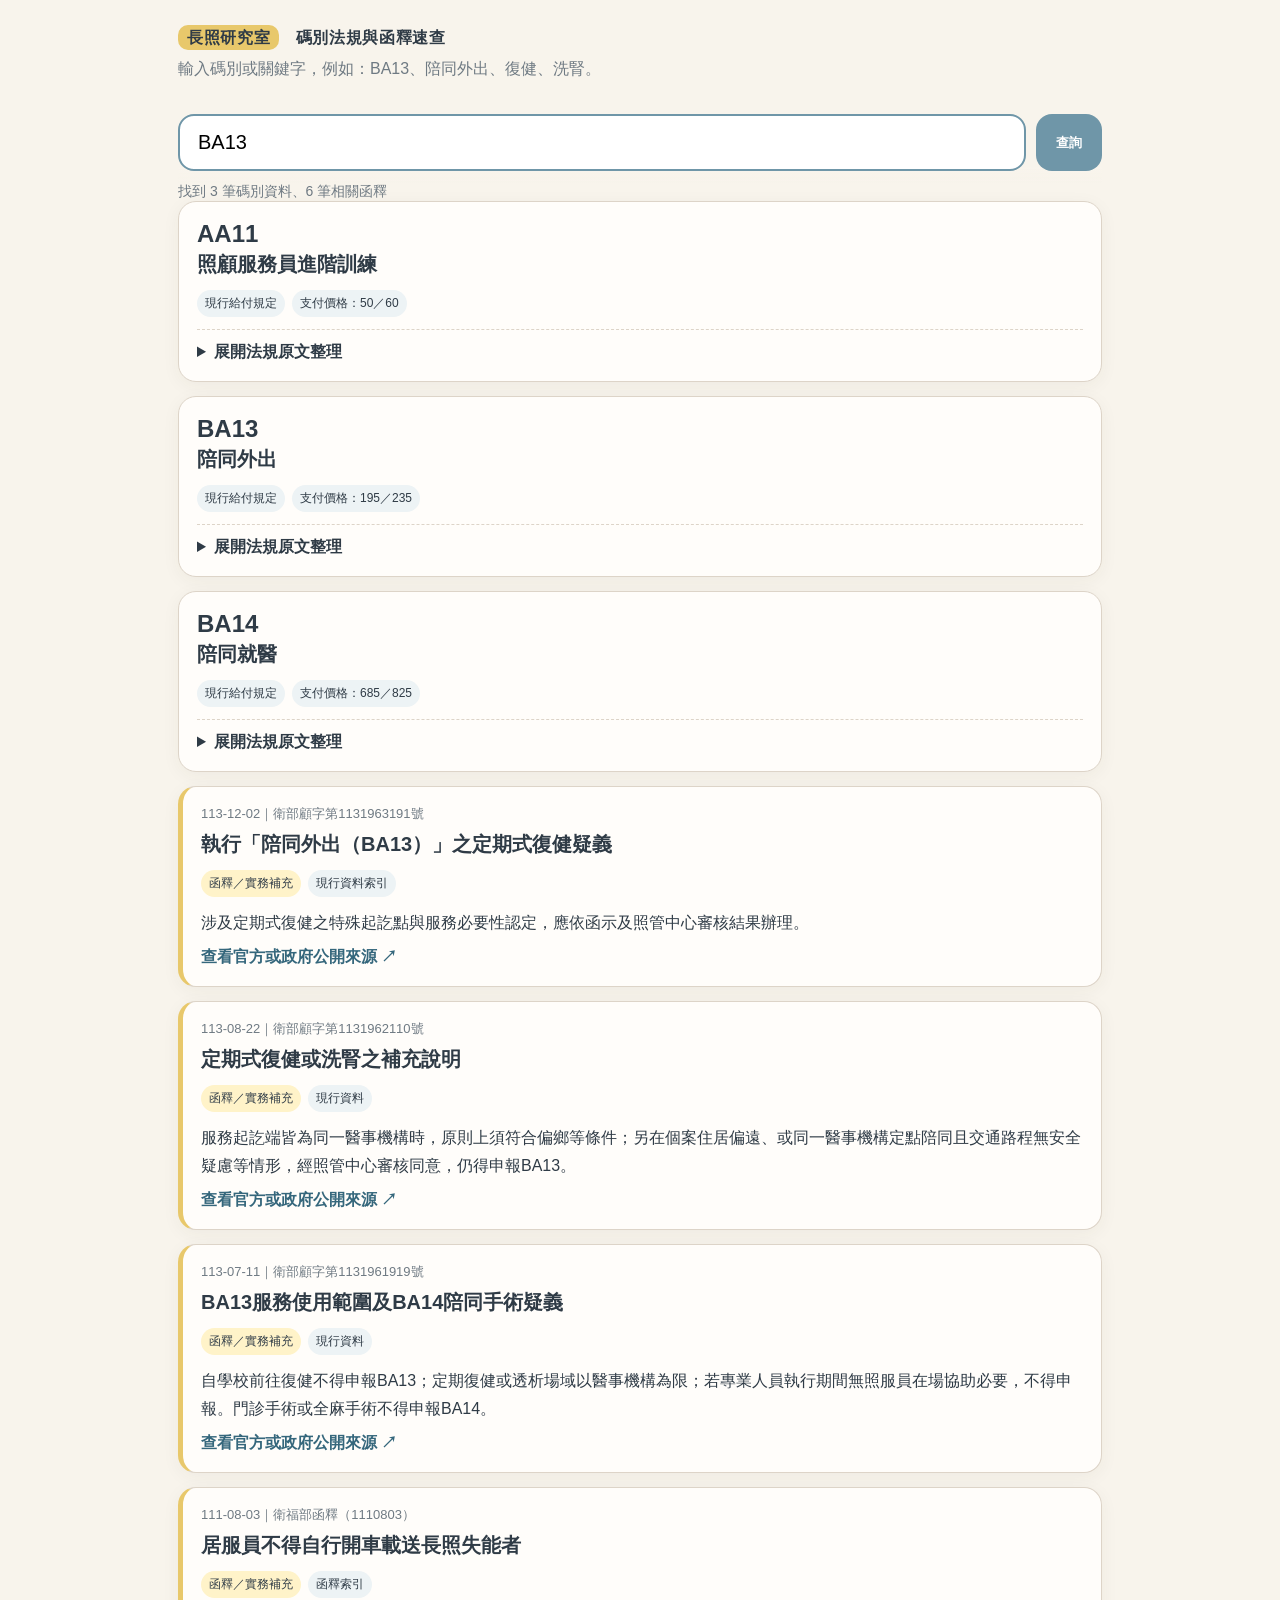
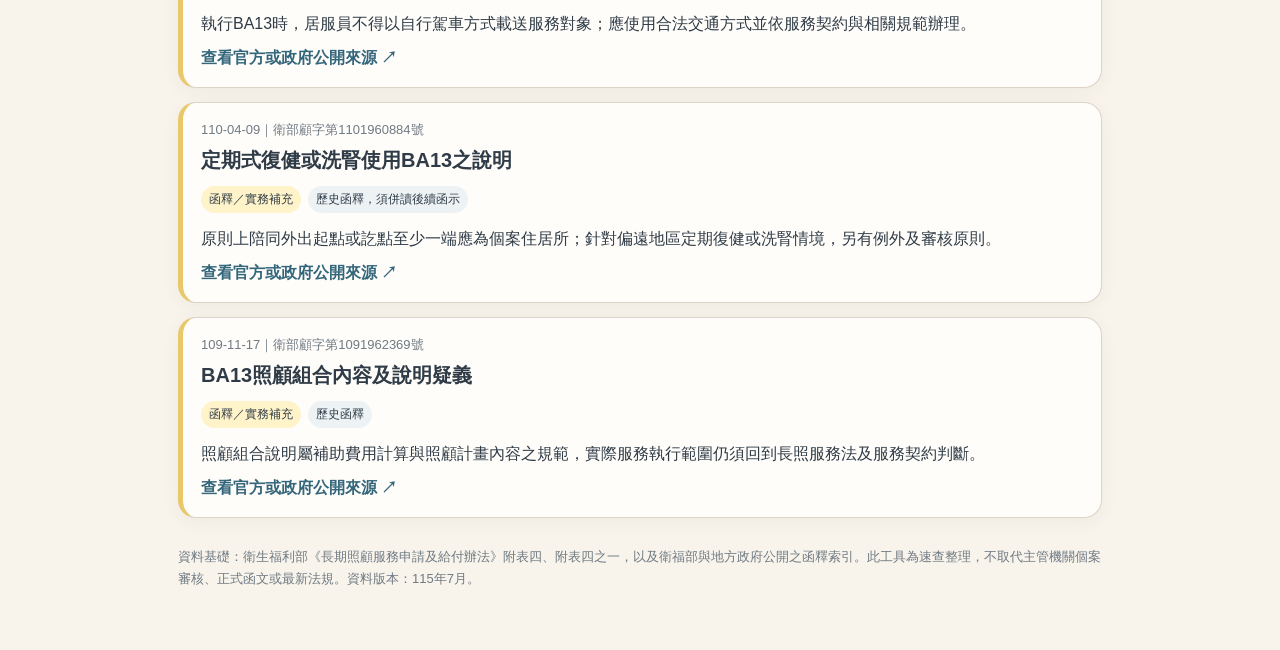
==== law/index.html @ e3530b4f "Add files via upload" ====
<!doctype html><html lang="zh-Hant"><head><meta charset="utf-8"><meta name="viewport" content="width=device-width,initial-scale=1"><title>長照研究室｜碼別法規與函釋速查</title><style>
:root{--bg:#f8f4ec;--card:#fffdfa;--ink:#2f3b46;--muted:#6f7a83;--blue:#6f96a8;--yellow:#e8c86b;--line:#ddd4c8;--warn:#fff3c9}*{box-sizing:border-box}body{margin:0;background:var(--bg);color:var(--ink);font-family:-apple-system,BlinkMacSystemFont,"Noto Sans TC","PingFang TC",sans-serif}.wrap{max-width:960px;margin:auto;padding:28px 18px 60px}header{margin-bottom:22px}.brand{font-weight:800;letter-spacing:.04em}.brand span{background:var(--yellow);padding:4px 9px;border-radius:10px}.sub{color:var(--muted);margin-top:10px}.search{display:flex;gap:10px;position:sticky;top:0;padding:12px 0;background:linear-gradient(var(--bg) 80%,transparent);z-index:5}.search input{flex:1;font-size:20px;padding:15px 18px;border:2px solid var(--blue);border-radius:16px;background:#fff;outline:none}.search button{border:0;border-radius:16px;padding:0 20px;background:var(--blue);color:white;font-weight:700}.hint,.count{color:var(--muted);font-size:14px}.grid{display:grid;gap:14px}.card{background:var(--card);border:1px solid var(--line);border-radius:18px;padding:18px;box-shadow:0 4px 18px rgba(60,50,40,.05)}.code{font-size:24px;font-weight:900}.title{font-size:20px;font-weight:700;margin:3px 0 12px}.tags{display:flex;gap:7px;flex-wrap:wrap;margin-bottom:12px}.tag{font-size:12px;background:#edf3f5;padding:5px 8px;border-radius:99px}.tag.warn{background:var(--warn)}details{border-top:1px dashed var(--line);padding-top:12px;margin-top:12px}summary{cursor:pointer;font-weight:700}.raw{white-space:pre-wrap;font-size:14px;line-height:1.7;margin-top:10px;background:#f6f3ed;padding:14px;border-radius:12px;overflow:auto}.interp{border-left:5px solid var(--yellow)}.meta{font-size:13px;color:var(--muted);margin-bottom:8px}.summary{line-height:1.75}.source{display:inline-block;margin-top:10px;color:#35677c;font-weight:700;text-decoration:none}.empty{text-align:center;padding:40px;color:var(--muted)}footer{margin-top:28px;font-size:13px;color:var(--muted);line-height:1.7}@media(max-width:620px){.search button{display:none}.code{font-size:22px}.title{font-size:18px}}
</style></head><body><div class="wrap"><header><div class="brand"><span>長照研究室</span>　碼別法規與函釋速查</div><div class="sub">輸入碼別或關鍵字，例如：BA13、陪同外出、復健、洗腎。</div></header><div class="search"><input id="q" autofocus placeholder="輸入碼別或服務名稱"><button id="go">查詢</button></div><div id="count" class="count"></div><div id="results" class="grid"></div><footer>資料基礎：衛生福利部《長期照顧服務申請及給付辦法》附表四、附表四之一，以及衛福部與地方政府公開之函釋索引。此工具為速查整理，不取代主管機關個案審核、正式函文或最新法規。資料版本：115年7月。</footer></div><script src="data.js"></script><script>
const q=document.querySelector('#q'),results=document.querySelector('#results'),count=document.querySelector('#count');
const norm=s=>(s||'').toString().toLowerCase().replace(/[\s()（）－—_-]/g,'');
function esc(s){return String(s).replace(/[&<>"']/g,m=>({'&':'&amp;','<':'&lt;','>':'&gt;','"':'&quot;',"'":'&#39;'}[m]))}
function render(){const term=norm(q.value); if(!term){results.innerHTML='<div class="empty">輸入 BA13 試試看。</div>';count.textContent='';return}
 const codes=CODE_DATA.filter(x=>norm(x.searchText).includes(term)).slice(0,30);
 const ints=INTERPRETATIONS.filter(x=>norm([x.codes,x.title,x.summary,x.keywords,x.docNo].join(' ')).includes(term));
 count.textContent=`找到 ${codes.length} 筆碼別資料、${ints.length} 筆相關函釋`;
 let h=''; codes.forEach(x=>{h+=`<section class="card"><div class="code">${esc(x.code)}</div><div class="title">${esc(x.title)}</div><div class="tags"><span class="tag">現行給付規定</span>${x.prices?.length?`<span class="tag">支付價格：${esc(x.prices.join('／'))}</span>`:''}</div><details><summary>展開法規原文整理</summary><div class="raw">${esc(x.raw)}</div></details></section>`});
 ints.forEach(x=>{h+=`<section class="card interp"><div class="meta">${esc(x.date)}｜${esc(x.docNo)}</div><div class="title">${esc(x.title)}</div><div class="tags"><span class="tag warn">函釋／實務補充</span><span class="tag">${esc(x.status)}</span></div><div class="summary">${esc(x.summary)}</div><a class="source" href="${esc(x.source)}" target="_blank" rel="noopener">查看官方或政府公開來源 ↗</a></section>`});
 results.innerHTML=h||'<div class="empty">目前沒有找到資料。可改用碼別、服務名稱或情境關鍵字。</div>'}
q.addEventListener('input',render);document.querySelector('#go').onclick=render;q.value='BA13';render();</script></body></html>
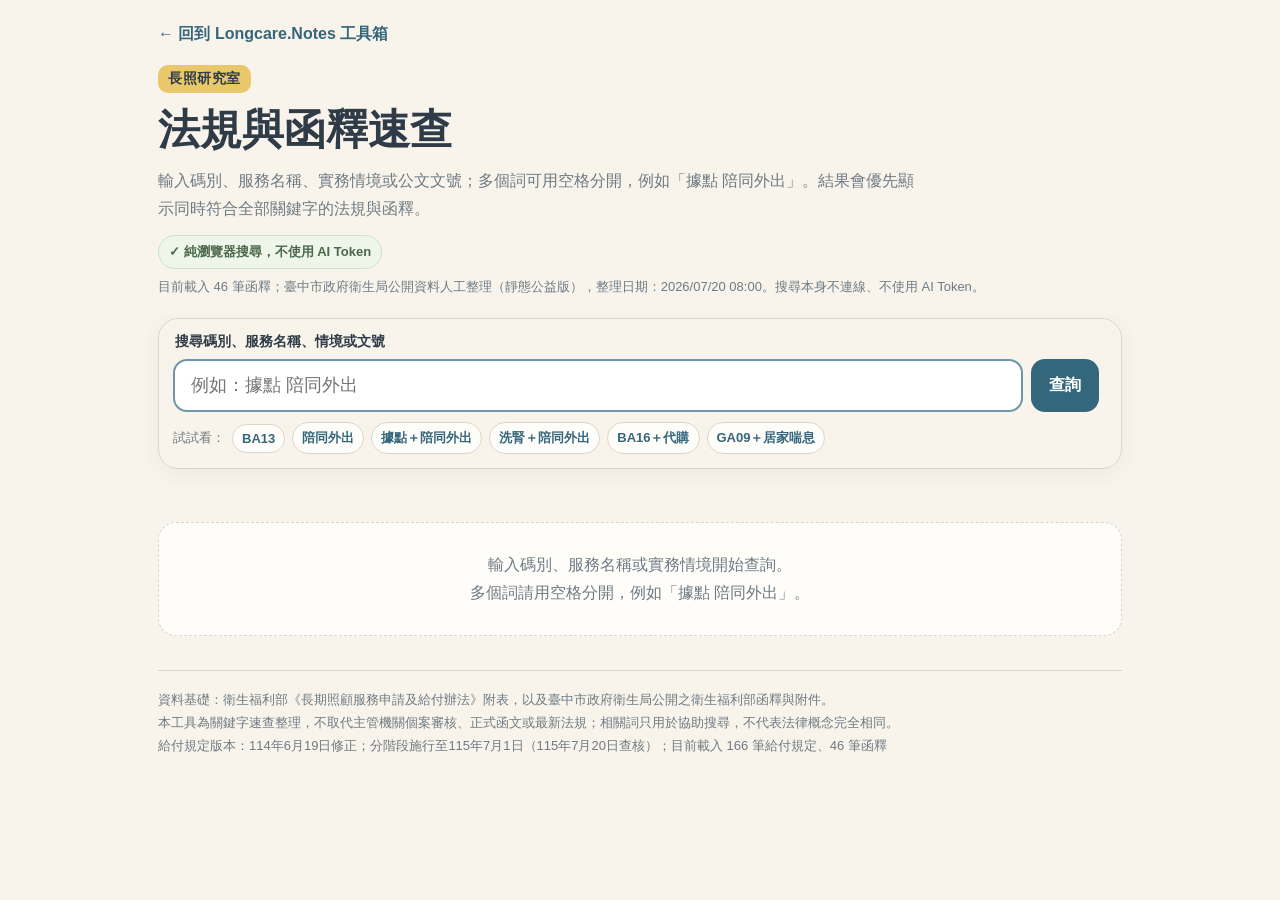
==== commit 5b1df459: "Add files via upload" ====
--- a/law/index.html
+++ b/law/index.html
@@ -1,14 +1,959 @@
-<!doctype html><html lang="zh-Hant"><head><meta charset="utf-8"><meta name="viewport" content="width=device-width,initial-scale=1"><title>長照研究室｜碼別法規與函釋速查</title><style>
-:root{--bg:#f8f4ec;--card:#fffdfa;--ink:#2f3b46;--muted:#6f7a83;--blue:#6f96a8;--yellow:#e8c86b;--line:#ddd4c8;--warn:#fff3c9}*{box-sizing:border-box}body{margin:0;background:var(--bg);color:var(--ink);font-family:-apple-system,BlinkMacSystemFont,"Noto Sans TC","PingFang TC",sans-serif}.wrap{max-width:960px;margin:auto;padding:28px 18px 60px}header{margin-bottom:22px}.brand{font-weight:800;letter-spacing:.04em}.brand span{background:var(--yellow);padding:4px 9px;border-radius:10px}.sub{color:var(--muted);margin-top:10px}.search{display:flex;gap:10px;position:sticky;top:0;padding:12px 0;background:linear-gradient(var(--bg) 80%,transparent);z-index:5}.search input{flex:1;font-size:20px;padding:15px 18px;border:2px solid var(--blue);border-radius:16px;background:#fff;outline:none}.search button{border:0;border-radius:16px;padding:0 20px;background:var(--blue);color:white;font-weight:700}.hint,.count{color:var(--muted);font-size:14px}.grid{display:grid;gap:14px}.card{background:var(--card);border:1px solid var(--line);border-radius:18px;padding:18px;box-shadow:0 4px 18px rgba(60,50,40,.05)}.code{font-size:24px;font-weight:900}.title{font-size:20px;font-weight:700;margin:3px 0 12px}.tags{display:flex;gap:7px;flex-wrap:wrap;margin-bottom:12px}.tag{font-size:12px;background:#edf3f5;padding:5px 8px;border-radius:99px}.tag.warn{background:var(--warn)}details{border-top:1px dashed var(--line);padding-top:12px;margin-top:12px}summary{cursor:pointer;font-weight:700}.raw{white-space:pre-wrap;font-size:14px;line-height:1.7;margin-top:10px;background:#f6f3ed;padding:14px;border-radius:12px;overflow:auto}.interp{border-left:5px solid var(--yellow)}.meta{font-size:13px;color:var(--muted);margin-bottom:8px}.summary{line-height:1.75}.source{display:inline-block;margin-top:10px;color:#35677c;font-weight:700;text-decoration:none}.empty{text-align:center;padding:40px;color:var(--muted)}footer{margin-top:28px;font-size:13px;color:var(--muted);line-height:1.7}@media(max-width:620px){.search button{display:none}.code{font-size:22px}.title{font-size:18px}}
-</style></head><body><div class="wrap"><header><div class="brand"><span>長照研究室</span>　碼別法規與函釋速查</div><div class="sub">輸入碼別或關鍵字，例如：BA13、陪同外出、復健、洗腎。</div></header><div class="search"><input id="q" autofocus placeholder="輸入碼別或服務名稱"><button id="go">查詢</button></div><div id="count" class="count"></div><div id="results" class="grid"></div><footer>資料基礎：衛生福利部《長期照顧服務申請及給付辦法》附表四、附表四之一，以及衛福部與地方政府公開之函釋索引。此工具為速查整理，不取代主管機關個案審核、正式函文或最新法規。資料版本：115年7月。</footer></div><script src="data.js"></script><script>
-const q=document.querySelector('#q'),results=document.querySelector('#results'),count=document.querySelector('#count');
-const norm=s=>(s||'').toString().toLowerCase().replace(/[\s()（）－—_-]/g,'');
-function esc(s){return String(s).replace(/[&<>"']/g,m=>({'&':'&amp;','<':'&lt;','>':'&gt;','"':'&quot;',"'":'&#39;'}[m]))}
-function render(){const term=norm(q.value); if(!term){results.innerHTML='<div class="empty">輸入 BA13 試試看。</div>';count.textContent='';return}
- const codes=CODE_DATA.filter(x=>norm(x.searchText).includes(term)).slice(0,30);
- const ints=INTERPRETATIONS.filter(x=>norm([x.codes,x.title,x.summary,x.keywords,x.docNo].join(' ')).includes(term));
- count.textContent=`找到 ${codes.length} 筆碼別資料、${ints.length} 筆相關函釋`;
- let h=''; codes.forEach(x=>{h+=`<section class="card"><div class="code">${esc(x.code)}</div><div class="title">${esc(x.title)}</div><div class="tags"><span class="tag">現行給付規定</span>${x.prices?.length?`<span class="tag">支付價格：${esc(x.prices.join('／'))}</span>`:''}</div><details><summary>展開法規原文整理</summary><div class="raw">${esc(x.raw)}</div></details></section>`});
- ints.forEach(x=>{h+=`<section class="card interp"><div class="meta">${esc(x.date)}｜${esc(x.docNo)}</div><div class="title">${esc(x.title)}</div><div class="tags"><span class="tag warn">函釋／實務補充</span><span class="tag">${esc(x.status)}</span></div><div class="summary">${esc(x.summary)}</div><a class="source" href="${esc(x.source)}" target="_blank" rel="noopener">查看官方或政府公開來源 ↗</a></section>`});
- results.innerHTML=h||'<div class="empty">目前沒有找到資料。可改用碼別、服務名稱或情境關鍵字。</div>'}
-q.addEventListener('input',render);document.querySelector('#go').onclick=render;q.value='BA13';render();</script></body></html>+<!doctype html>
+<html lang="zh-Hant">
+<head>
+  <meta charset="utf-8" />
+  <meta name="viewport" content="width=device-width, initial-scale=1" />
+  <meta name="description" content="長照碼別、給付規定與政府公開函釋關鍵字速查。" />
+  <title>長照研究室｜法規與函釋速查</title>
+  <style>
+    :root {
+      --bg: #f8f4ec;
+      --card: #fffdfa;
+      --ink: #2f3b46;
+      --muted: #6f7a83;
+      --blue: #6f96a8;
+      --blue-dark: #35677c;
+      --yellow: #e8c86b;
+      --line: #ddd4c8;
+      --warn: #fff3c9;
+      --soft: #edf3f5;
+      --success: #edf6e9;
+      --danger: #fff0ea;
+      --shadow: 0 5px 20px rgba(60, 50, 40, .06);
+    }
+
+    * { box-sizing: border-box; }
+
+    html { scroll-behavior: smooth; }
+
+    body {
+      margin: 0;
+      background: var(--bg);
+      color: var(--ink);
+      font-family: -apple-system, BlinkMacSystemFont, "Noto Sans TC", "PingFang TC", sans-serif;
+    }
+
+    button,
+    input { font: inherit; }
+
+    button { cursor: pointer; }
+
+    .skip-link {
+      position: fixed;
+      left: 12px;
+      top: -60px;
+      z-index: 30;
+      padding: 10px 14px;
+      border-radius: 10px;
+      background: var(--ink);
+      color: #fff;
+    }
+
+    .skip-link:focus { top: 12px; }
+
+    .wrap {
+      width: min(100%, 1000px);
+      margin: 0 auto;
+      padding: 24px 18px 60px;
+    }
+
+    .back-link {
+      display: inline-flex;
+      align-items: center;
+      gap: 6px;
+      margin-bottom: 20px;
+      color: var(--blue-dark);
+      font-weight: 800;
+      text-decoration: none;
+    }
+
+    .back-link:hover,
+    .back-link:focus-visible { text-decoration: underline; }
+
+    .page-header { margin-bottom: 18px; }
+
+    .brand {
+      display: inline-block;
+      margin-bottom: 12px;
+      padding: 5px 10px;
+      border-radius: 10px;
+      background: var(--yellow);
+      font-size: 14px;
+      font-weight: 900;
+      letter-spacing: .04em;
+    }
+
+    h1 {
+      margin: 0;
+      font-size: clamp(28px, 6vw, 42px);
+      line-height: 1.2;
+    }
+
+    .subtitle {
+      max-width: 760px;
+      margin: 12px 0 0;
+      color: var(--muted);
+      line-height: 1.75;
+    }
+
+    .local-search-note {
+      display: inline-flex;
+      align-items: center;
+      gap: 6px;
+      margin-top: 12px;
+      padding: 7px 10px;
+      border: 1px solid #cfe0d0;
+      border-radius: 999px;
+      background: var(--success);
+      color: #4b684b;
+      font-size: 13px;
+      font-weight: 800;
+    }
+
+    .sync-note {
+      margin-top: 8px;
+      color: var(--muted);
+      font-size: 13px;
+      line-height: 1.6;
+    }
+
+    .search-panel {
+      position: sticky;
+      top: 0;
+      z-index: 10;
+      margin: 20px 0 14px;
+      padding: 14px;
+      border: 1px solid var(--line);
+      border-radius: 20px;
+      background: rgba(248, 244, 236, .96);
+      box-shadow: var(--shadow);
+      backdrop-filter: blur(8px);
+    }
+
+    .search-label {
+      display: block;
+      margin: 0 0 8px 2px;
+      font-size: 14px;
+      font-weight: 800;
+    }
+
+    .search-row {
+      display: grid;
+      grid-template-columns: 1fr auto auto;
+      gap: 8px;
+    }
+
+    .search-row input {
+      min-width: 0;
+      padding: 14px 16px;
+      border: 2px solid var(--blue);
+      border-radius: 14px;
+      background: #fff;
+      color: var(--ink);
+      font-size: 18px;
+      outline: none;
+    }
+
+    .search-row input:focus {
+      border-color: var(--blue-dark);
+      box-shadow: 0 0 0 3px rgba(111, 150, 168, .18);
+    }
+
+    .primary-button,
+    .secondary-button {
+      min-height: 52px;
+      padding: 0 18px;
+      border-radius: 14px;
+      font-weight: 900;
+    }
+
+    .primary-button {
+      border: 0;
+      background: var(--blue-dark);
+      color: #fff;
+    }
+
+    .secondary-button {
+      border: 1px solid var(--line);
+      background: var(--card);
+      color: var(--ink);
+    }
+
+    .primary-button:hover,
+    .primary-button:focus-visible { background: #28596d; }
+
+    .secondary-button:hover,
+    .secondary-button:focus-visible { border-color: var(--blue); }
+
+    .example-row {
+      display: flex;
+      align-items: center;
+      gap: 7px;
+      flex-wrap: wrap;
+      margin-top: 10px;
+      color: var(--muted);
+      font-size: 13px;
+    }
+
+    .example-button {
+      padding: 6px 9px;
+      border: 1px solid var(--line);
+      border-radius: 999px;
+      background: var(--card);
+      color: var(--blue-dark);
+      font-weight: 800;
+    }
+
+    .example-button:hover,
+    .example-button:focus-visible { border-color: var(--blue); }
+
+    .expanded-terms {
+      margin: 9px 2px 0;
+      color: var(--muted);
+      font-size: 13px;
+      line-height: 1.6;
+    }
+
+    .result-summary {
+      min-height: 25px;
+      margin: 14px 2px;
+      color: var(--muted);
+      font-size: 14px;
+      line-height: 1.6;
+    }
+
+    .result-summary strong { color: var(--ink); }
+
+    .result-group { margin-top: 24px; }
+
+    .group-heading {
+      display: flex;
+      align-items: center;
+      gap: 9px;
+      margin: 0 0 11px;
+      font-size: 20px;
+    }
+
+    .group-count {
+      min-width: 27px;
+      padding: 3px 7px;
+      border-radius: 999px;
+      background: var(--soft);
+      color: var(--blue-dark);
+      font-size: 12px;
+      text-align: center;
+    }
+
+    .grid { display: grid; gap: 14px; }
+
+    .card {
+      border: 1px solid var(--line);
+      border-radius: 18px;
+      background: var(--card);
+      padding: 18px;
+      box-shadow: var(--shadow);
+    }
+
+    .card.interpretation { border-left: 5px solid var(--yellow); }
+
+    .card-head {
+      display: flex;
+      align-items: flex-start;
+      justify-content: space-between;
+      gap: 12px;
+    }
+
+    .code {
+      margin-bottom: 3px;
+      color: var(--blue-dark);
+      font-size: 25px;
+      font-weight: 950;
+      letter-spacing: .02em;
+    }
+
+    .title {
+      margin: 0;
+      font-size: 20px;
+      line-height: 1.45;
+    }
+
+    .match-label {
+      flex: 0 0 auto;
+      padding: 5px 8px;
+      border-radius: 999px;
+      background: var(--success);
+      color: #4b684b;
+      font-size: 12px;
+      font-weight: 900;
+    }
+
+    .match-label.related {
+      background: var(--warn);
+      color: #7b6322;
+    }
+
+    .match-label.partial {
+      background: var(--soft);
+      color: var(--muted);
+    }
+
+    .tags {
+      display: flex;
+      gap: 7px;
+      flex-wrap: wrap;
+      margin: 11px 0;
+    }
+
+    .tag {
+      padding: 5px 8px;
+      border-radius: 999px;
+      background: var(--soft);
+      font-size: 12px;
+    }
+
+    .tag.warn { background: var(--warn); }
+
+    .meta-grid {
+      display: grid;
+      grid-template-columns: repeat(2, minmax(0, 1fr));
+      gap: 8px;
+      margin-top: 12px;
+    }
+
+    .meta-item {
+      padding: 10px 12px;
+      border: 1px solid #ece4da;
+      border-radius: 12px;
+      background: #fff;
+      line-height: 1.55;
+    }
+
+    .meta-item span {
+      display: block;
+      margin-bottom: 2px;
+      color: var(--muted);
+      font-size: 12px;
+    }
+
+    .meta-item strong {
+      font-size: 14px;
+      overflow-wrap: anywhere;
+    }
+
+    .summary,
+    .match-snippet {
+      margin-top: 12px;
+      line-height: 1.8;
+      white-space: pre-wrap;
+    }
+
+    .match-snippet {
+      padding: 13px 14px;
+      border-radius: 13px;
+      background: #f7f3eb;
+    }
+
+    .match-snippet strong {
+      display: block;
+      margin-bottom: 4px;
+      color: var(--blue-dark);
+      font-size: 13px;
+    }
+
+    mark {
+      padding: 0 .08em;
+      border-radius: 3px;
+      background: #ffe58f;
+      color: inherit;
+    }
+
+    details {
+      margin-top: 13px;
+      padding-top: 12px;
+      border-top: 1px dashed var(--line);
+    }
+
+    summary {
+      color: var(--blue-dark);
+      cursor: pointer;
+      font-weight: 900;
+    }
+
+    .raw {
+      margin-top: 10px;
+      padding: 14px;
+      border-radius: 12px;
+      background: #f6f3ed;
+      font-size: 14px;
+      line-height: 1.75;
+      overflow-wrap: anywhere;
+      white-space: pre-wrap;
+    }
+
+    .source-link {
+      display: inline-flex;
+      align-items: center;
+      gap: 5px;
+      margin-top: 13px;
+      color: var(--blue-dark);
+      font-weight: 900;
+      text-decoration: none;
+    }
+
+    .source-link:hover,
+    .source-link:focus-visible { text-decoration: underline; }
+
+    .notice,
+    .empty {
+      padding: 28px 20px;
+      border: 1px dashed var(--line);
+      border-radius: 18px;
+      background: var(--card);
+      color: var(--muted);
+      line-height: 1.75;
+      text-align: center;
+    }
+
+    .notice.warning {
+      margin-bottom: 14px;
+      padding: 14px 16px;
+      border-style: solid;
+      background: var(--warn);
+      color: #725e25;
+      text-align: left;
+    }
+
+    .notice.error {
+      border-style: solid;
+      border-color: #ecc8bd;
+      background: var(--danger);
+      color: #8b4e42;
+    }
+
+    footer {
+      margin-top: 34px;
+      padding-top: 18px;
+      border-top: 1px solid var(--line);
+      color: var(--muted);
+      font-size: 13px;
+      line-height: 1.75;
+    }
+
+    .meta-item.wide { grid-column: 1 / -1; }
+
+    [hidden] { display: none !important; }
+
+    @media (max-width: 680px) {
+      .wrap { padding: 18px 14px 44px; }
+      .search-panel { margin-inline: -4px; padding: 11px; }
+      .search-row { grid-template-columns: 1fr auto; }
+      .secondary-button { grid-column: 1 / -1; min-height: 42px; }
+      .card-head { display: block; }
+      .match-label { display: inline-block; margin-top: 9px; }
+      .meta-grid { grid-template-columns: 1fr; }
+      .title { font-size: 18px; }
+    }
+
+    @media (prefers-reduced-motion: reduce) {
+      html { scroll-behavior: auto; }
+    }
+  </style>
+</head>
+<body>
+  <a class="skip-link" href="#results">跳到查詢結果</a>
+
+  <div class="wrap">
+    <header class="page-header">
+      <a class="back-link" href="../">← 回到 Longcare.Notes 工具箱</a>
+      <div><span class="brand">長照研究室</span></div>
+      <h1>法規與函釋速查</h1>
+      <p class="subtitle">輸入碼別、服務名稱、實務情境或公文文號；多個詞可用空格分開，例如「據點 陪同外出」。結果會優先顯示同時符合全部關鍵字的法規與函釋。</p>
+      <div class="local-search-note">✓ 純瀏覽器搜尋，不使用 AI Token</div>
+      <div id="syncStatus" class="sync-note">已內建臺中市政府衛生局公開函釋整理，不需等待線上同步。</div>
+    </header>
+
+    <main>
+      <section class="search-panel" aria-label="法規搜尋">
+        <label class="search-label" for="q">搜尋碼別、服務名稱、情境或文號</label>
+        <div class="search-row">
+          <input id="q" type="search" inputmode="search" autocomplete="off" placeholder="例如：據點 陪同外出" aria-describedby="search-help" />
+          <button id="go" class="primary-button" type="button">查詢</button>
+          <button id="clear" class="secondary-button" type="button" hidden>清除</button>
+        </div>
+        <div id="search-help" class="example-row">
+          <span>試試看：</span>
+          <button class="example-button" type="button" data-query="BA13">BA13</button>
+          <button class="example-button" type="button" data-query="陪同外出">陪同外出</button>
+          <button class="example-button" type="button" data-query="據點 陪同外出">據點＋陪同外出</button>
+          <button class="example-button" type="button" data-query="洗腎 陪同外出">洗腎＋陪同外出</button>
+          <button class="example-button" type="button" data-query="BA16 代購">BA16＋代購</button>
+          <button class="example-button" type="button" data-query="GA09 居家喘息">GA09＋居家喘息</button>
+        </div>
+        <div id="expandedTerms" class="expanded-terms" hidden></div>
+      </section>
+
+      <div id="count" class="result-summary" role="status" aria-live="polite"></div>
+      <div id="results"></div>
+    </main>
+
+    <footer>
+      <div>資料基礎：衛生福利部《長期照顧服務申請及給付辦法》附表，以及臺中市政府衛生局公開之衛生福利部函釋與附件。</div>
+      <div>本工具為關鍵字速查整理，不取代主管機關個案審核、正式函文或最新法規；相關詞只用於協助搜尋，不代表法律概念完全相同。</div>
+      <div id="dataVersion">資料版本：請以 data.js 標示版本為準。</div>
+    </footer>
+  </div>
+
+  <script src="data.js"></script>
+  <script src="interpretations.js"></script>
+  <script>
+    (() => {
+      'use strict';
+
+      const CODE_ROWS = typeof CODE_DATA !== 'undefined' && Array.isArray(CODE_DATA) ? CODE_DATA : [];
+      const INTERPRETATION_ROWS = typeof INTERPRETATIONS !== 'undefined' && Array.isArray(INTERPRETATIONS) ? INTERPRETATIONS : [];
+      const META = typeof DATA_META !== 'undefined' && DATA_META && typeof DATA_META === 'object' ? DATA_META : {};
+      const SYNC_META = typeof INTERPRETATION_META !== 'undefined' && INTERPRETATION_META && typeof INTERPRETATION_META === 'object' ? INTERPRETATION_META : {};
+
+      const q = document.querySelector('#q');
+      const results = document.querySelector('#results');
+      const count = document.querySelector('#count');
+      const clearButton = document.querySelector('#clear');
+      const expandedTerms = document.querySelector('#expandedTerms');
+      const dataVersion = document.querySelector('#dataVersion');
+      const syncStatus = document.querySelector('#syncStatus');
+
+      const RELATED_TERM_GROUPS = [
+        ['BA13', '陪同外出', '陪同就醫', '外出陪同'],
+        ['BA16', '代購', '代領', '代送', '代購或代領或代送服務', '代購餐食', '代領藥品', '藥品代購', '代購成藥'],
+        ['GA09', '居家喘息', '喘息服務', '居家喘息服務'],
+        ['DA01', '交通接送', '就醫接送', '復健接送'],
+        ['BA24', '協助排泄', '排泄', '失禁處理'],
+        ['據點', 'C據點', 'C級巷弄長照站', '巷弄長照站', '社區照顧關懷據點'],
+        ['洗腎', '血液透析', '透析'],
+        ['復健', '復能', '物理治療', '職能治療']
+      ];
+
+      const normalize = value => String(value ?? '')
+        .normalize('NFKC')
+        .toLocaleLowerCase('zh-Hant')
+        .replace(/[\s\u3000()[\]{}（）【】《》〈〉「」『』,，、。.;；:：!?！？'"“”‘’·•/\\|+＝=_\-–—]/g, '');
+
+      const asText = value => {
+        if (Array.isArray(value)) return value.map(asText).filter(Boolean).join(' ');
+        if (value && typeof value === 'object') return Object.values(value).map(asText).filter(Boolean).join(' ');
+        return value == null ? '' : String(value);
+      };
+
+      const asList = value => {
+        if (Array.isArray(value)) return value.map(asText).filter(Boolean);
+        if (!value) return [];
+        return String(value).split(/[、,，/\s]+/).map(item => item.trim()).filter(Boolean);
+      };
+
+      const unique = values => [...new Map(values.filter(Boolean).map(value => [normalize(value), String(value)])).values()];
+
+      const tokenize = value => unique(String(value || '')
+        .trim()
+        .split(/[\s\u3000,，、;；|+]+/)
+        .map(item => item.trim())
+        .filter(Boolean));
+
+      const alternativesFor = token => {
+        const tokenKey = normalize(token);
+        const group = RELATED_TERM_GROUPS.find(terms => terms.some(term => normalize(term) === tokenKey));
+        return unique([token, ...(group || [])]);
+      };
+
+      const escapeHtml = value => String(value ?? '').replace(/[&<>"']/g, char => ({
+        '&': '&amp;', '<': '&lt;', '>': '&gt;', '"': '&quot;', "'": '&#39;'
+      })[char]);
+
+      const escapeRegExp = value => String(value).replace(/[.*+?^${}()|[\]\\]/g, '\\$&');
+
+      const highlight = (value, phrases) => {
+        const source = String(value ?? '');
+        const visiblePhrases = unique(phrases).filter(term => String(term).length > 0).sort((a, b) => b.length - a.length);
+        if (!source || !visiblePhrases.length) return escapeHtml(source);
+        const expression = new RegExp(`(${visiblePhrases.map(escapeRegExp).join('|')})`, 'gi');
+        return source.split(expression).map(part => {
+          const isHit = visiblePhrases.some(term => normalize(term) === normalize(part));
+          return isHit ? `<mark>${escapeHtml(part)}</mark>` : escapeHtml(part);
+        }).join('');
+      };
+
+      const safeUrl = value => {
+        if (!value) return '';
+        try {
+          const parsed = new URL(String(value), document.baseURI);
+          return ['http:', 'https:'].includes(parsed.protocol) ? parsed.href : '';
+        } catch (_) {
+          return '';
+        }
+      };
+
+      const inferSourceName = (item, kind) => {
+        const explicit = item.sourceName || item.sourceTitle || item.agency || item.issuer || item.authority || item.department || item.lawName || item.basis;
+        if (explicit) return asText(explicit);
+        if (/衛(?:部|福部)/.test(asText(item.docNo))) return '衛生福利部（函文）';
+        const url = safeUrl(item.source || item.sourceUrl || item.url);
+        if (url.includes('mohw.gov.tw')) return '衛生福利部';
+        if (url.includes('law.moj.gov.tw')) return '全國法規資料庫';
+        if (url.includes('.gov.tw')) return '政府機關公開來源';
+        return kind === 'code' ? '長期照顧服務申請及給付辦法（附表）' : '政府公開函釋來源';
+      };
+
+      const fieldsFor = (item, kind) => kind === 'code' ? [
+        { value: item.code, weight: 110 },
+        { value: item.title, weight: 65 },
+        { value: item.searchText, weight: 55 },
+        { value: item.keywords, weight: 45 },
+        { value: item.raw, weight: 24 },
+        { value: item.sourceName || item.sourceTitle || item.lawName || item.basis, weight: 15 }
+      ] : [
+        { value: item.codes, weight: 100 },
+        { value: item.docNo, weight: 90 },
+        { value: item.title, weight: 65 },
+        { value: item.keywords, weight: 55 },
+        { value: item.summary, weight: 35 },
+        { value: item.raw || item.content, weight: 25 },
+        { value: item.sourceName || item.agency || item.issuer || item.authority, weight: 18 },
+        { value: item.status, weight: 8 }
+      ];
+
+      const sourceQuality = item => {
+        const url = safeUrl(item.source || item.sourceUrl || item.url);
+        if (!url) return 0;
+        if (/\.(pdf|doc|docx|odt)(?:$|[?#])/i.test(url)) return 120;
+        if (/\/\d+\/post(?:$|[?#])/.test(url)) return 90;
+        if (/health\.taichung\.gov\.tw/.test(url)) return 55;
+        if (/cp\.aspx\?n=412/.test(url)) return -80;
+        if (/health\.ntpc\.gov\.tw\/basic/.test(url)) return -70;
+        return 0;
+      };
+
+      const scoreItem = (item, kind, tokenSets, rawQuery) => {
+        const fields = fieldsFor(item, kind).map(field => ({ ...field, text: normalize(asText(field.value)) }));
+        const matchedPhrases = [];
+        let score = kind === 'interpretation' ? sourceQuality(item) : 0;
+        let coverage = 0;
+
+        tokenSets.forEach(alternatives => {
+          let bestScore = 0;
+          let bestPhrase = '';
+          fields.forEach(field => {
+            alternatives.forEach(phrase => {
+              const phraseKey = normalize(phrase);
+              if (!phraseKey || !field.text.includes(phraseKey)) return;
+              const exactBonus = field.text === phraseKey ? 18 : 0;
+              const candidateScore = field.weight + exactBonus + Math.min(phraseKey.length, 12);
+              if (candidateScore > bestScore) {
+                bestScore = candidateScore;
+                bestPhrase = phrase;
+              }
+            });
+          });
+          if (bestScore > 0) {
+            coverage += 1;
+            score += bestScore;
+            matchedPhrases.push(bestPhrase);
+          }
+        });
+
+        const fullQuery = normalize(rawQuery);
+        const fullText = fields.map(field => field.text).join('');
+        if (fullQuery && fullText.includes(fullQuery)) score += 35;
+        if (coverage === tokenSets.length && coverage > 0) score += 160;
+        else score += coverage * 8;
+
+        return { item, kind, coverage, score, matchedPhrases: unique(matchedPhrases), related: false };
+      };
+
+      const extractCodes = value => {
+        const direct = asList(value);
+        const found = asText(value).toUpperCase().match(/\b[A-Z]{1,4}\s*\d{1,3}[A-Z]?\b/g) || [];
+        return unique([...direct, ...found].map(code => normalize(code).toUpperCase()));
+      };
+
+      const recordCodes = result => result.kind === 'code'
+        ? extractCodes(result.item.code)
+        : extractCodes(result.item.codes || result.item.code);
+
+      const overlaps = (left, right) => left.some(value => right.includes(value));
+
+      const sortMatches = (left, right, totalTokens) => {
+        const leftComplete = left.coverage === totalTokens ? 1 : 0;
+        const rightComplete = right.coverage === totalTokens ? 1 : 0;
+        return rightComplete - leftComplete
+          || Number(right.related) - Number(left.related)
+          || right.coverage - left.coverage
+          || right.score - left.score;
+      };
+
+      const matchLabel = (result, totalTokens) => {
+        if (result.coverage === totalTokens) return '<span class="match-label">完整符合</span>';
+        if (result.related) return '<span class="match-label related">相關碼別／函釋</span>';
+        return `<span class="match-label partial">部分符合 ${result.coverage}/${totalTokens}</span>`;
+      };
+
+      const snippetFrom = (value, phrases, limit = 310) => {
+        const source = String(value ?? '').trim();
+        if (!source) return '';
+        const lines = source.split(/\n+/).map(line => line.trim()).filter(Boolean);
+        const phraseKeys = unique(phrases).map(normalize).filter(Boolean);
+        let selected = lines.find(line => phraseKeys.some(key => normalize(line).includes(key))) || '';
+
+        if (!selected) {
+          const lowered = source.toLocaleLowerCase('zh-Hant');
+          const indexes = unique(phrases)
+            .map(term => lowered.indexOf(String(term).toLocaleLowerCase('zh-Hant')))
+            .filter(index => index >= 0);
+          const firstIndex = indexes.length ? Math.min(...indexes) : 0;
+          const start = Math.max(0, firstIndex - 80);
+          selected = `${start > 0 ? '…' : ''}${source.slice(start, start + limit)}${start + limit < source.length ? '…' : ''}`;
+        }
+
+        if (selected.length > limit) selected = `${selected.slice(0, limit)}…`;
+        return selected;
+      };
+
+      const renderSourceLink = item => {
+        const url = safeUrl(item.source || item.sourceUrl || item.url);
+        if (!url) return '';
+        const alternate = safeUrl(item.alternateSource);
+        const alternateLink = alternate && alternate !== url
+          ? `<a class="source-link secondary" href="${escapeHtml(alternate)}" target="_blank" rel="noopener noreferrer">點開全文（備用連結） <span aria-hidden="true">↗</span></a>`
+          : '';
+        return `<a class="source-link" href="${escapeHtml(url)}" target="_blank" rel="noopener noreferrer">點開全文 <span aria-hidden="true">↗</span></a>${alternateLink}`;
+      };
+
+      const renderCodeCard = (result, tokenSets) => {
+        const item = result.item;
+        const phrases = unique([...tokenSets.flat(), ...result.matchedPhrases]);
+        const raw = asText(item.raw || item.content || item.text);
+        const snippet = snippetFrom(raw, phrases);
+        const prices = asList(item.prices || item.price);
+        const sourceName = inferSourceName(item, 'code');
+        const money = value => /^\s*[\d,]+\s*$/.test(asText(value)) ? `${asText(value).trim()} 元` : asText(value);
+        const structuredPrices = [
+          item.standardPrice ? `<span class="tag">一般給（支）付：${highlight(money(item.standardPrice), phrases)}</span>` : '',
+          item.remotePrice ? `<span class="tag">原民區／離島：${highlight(money(item.remotePrice), phrases)}</span>` : '',
+          item.rentalPrice ? `<span class="tag">租賃上限：${highlight(money(item.rentalPrice), phrases)}</span>` : '',
+          item.purchasePrice ? `<span class="tag">購置上限：${highlight(money(item.purchasePrice), phrases)}</span>` : ''
+        ].filter(Boolean);
+        const extraMeta = [
+          ['給付方式', item.serviceMode, false],
+          ['購置最低使用年限', item.minimumUseYears ? `${asText(item.minimumUseYears)} 年` : '', false],
+          ['適用對象', item.eligibility, true],
+          ['租賃價格說明', item.priceNote, true]
+        ].filter(([, value]) => value).map(([label, value, wide]) => `
+          <div class="meta-item${wide ? ' wide' : ''}"><span>${escapeHtml(label)}</span><strong>${highlight(value, phrases)}</strong></div>`).join('');
+
+        return `<article class="card">
+          <div class="card-head">
+            <div>
+              <div class="code">${highlight(item.code || '未標示碼別', phrases)}</div>
+              <h3 class="title">${highlight(item.title || '未標示服務名稱', phrases)}</h3>
+            </div>
+            ${matchLabel(result, tokenSets.length)}
+          </div>
+          <div class="tags">
+            <span class="tag">現行給付規定</span>
+            ${item.category ? `<span class="tag">${escapeHtml(asText(item.category))}</span>` : ''}
+            ${structuredPrices.join('')}
+            ${!structuredPrices.length && prices.length ? `<span class="tag">支付價格：${prices.map(price => highlight(money(price), phrases)).join('／')}</span>` : ''}
+          </div>
+          <div class="meta-grid">
+            <div class="meta-item"><span>法規來源</span><strong>${escapeHtml(sourceName)}</strong></div>
+            <div class="meta-item"><span>關聯碼別</span><strong>${escapeHtml(item.code || '未標示')}</strong></div>
+            ${extraMeta}
+          </div>
+          ${snippet ? `<div class="match-snippet"><strong>命中內容</strong>${highlight(snippet, phrases)}</div>` : ''}
+          ${raw ? `<details><summary>查看法規原文整理</summary><div class="raw">${highlight(raw, phrases)}</div></details>` : ''}
+          ${renderSourceLink(item)}
+        </article>`;
+      };
+
+      const renderInterpretationCard = (result, tokenSets) => {
+        const item = result.item;
+        const phrases = unique([...tokenSets.flat(), ...result.matchedPhrases]);
+        const raw = asText(item.raw || item.content);
+        const summary = asText(item.summary) || snippetFrom(raw, phrases, 360);
+        const codes = asList(item.codes || item.code);
+        const sourceName = inferSourceName(item, 'interpretation');
+
+        return `<article class="card interpretation">
+          <div class="card-head">
+            <h3 class="title">${highlight(item.title || '函釋／實務補充', phrases)}</h3>
+            ${matchLabel(result, tokenSets.length)}
+          </div>
+          <div class="tags">
+            <span class="tag warn">函釋／實務補充</span>
+            ${item.status ? `<span class="tag">${escapeHtml(asText(item.status))}</span>` : ''}
+            ${codes.map(code => `<span class="tag">${highlight(code, phrases)}</span>`).join('')}
+          </div>
+          <div class="meta-grid">
+            <div class="meta-item"><span>發文／資料來源</span><strong>${escapeHtml(sourceName)}</strong></div>
+            <div class="meta-item"><span>公文文號</span><strong>${highlight(item.docNo || '未標示', phrases)}</strong></div>
+            ${item.date ? `<div class="meta-item"><span>日期</span><strong>${escapeHtml(asText(item.date))}</strong></div>` : ''}
+            ${codes.length ? `<div class="meta-item"><span>關聯碼別</span><strong>${codes.map(code => highlight(code, phrases)).join('、')}</strong></div>` : ''}
+          </div>
+          ${summary ? `<div class="summary">${highlight(summary, phrases)}</div>` : ''}
+          ${raw && normalize(raw) !== normalize(summary) ? `<details><summary>查看函釋全文</summary><div class="raw">${highlight(raw, phrases)}</div></details>` : ''}
+          ${renderSourceLink(item)}
+        </article>`;
+      };
+
+      const groupMarkup = (heading, icon, items, renderer, tokenSets) => items.length ? `
+        <section class="result-group">
+          <h2 class="group-heading"><span aria-hidden="true">${icon}</span>${heading}<span class="group-count">${items.length}</span></h2>
+          <div class="grid">${items.map(item => renderer(item, tokenSets)).join('')}</div>
+        </section>` : '';
+
+      const updateAddress = rawQuery => {
+        try {
+          const url = new URL(location.href);
+          if (rawQuery) url.searchParams.set('q', rawQuery);
+          else url.searchParams.delete('q');
+          history.replaceState(null, '', url);
+        } catch (_) {
+          // 在本機直接開啟檔案時，部分瀏覽器可能不允許更新網址；不影響搜尋。
+        }
+      };
+
+      const render = () => {
+        const rawQuery = q.value.trim();
+        clearButton.hidden = !rawQuery;
+        updateAddress(rawQuery);
+
+        if (!CODE_ROWS.length && !INTERPRETATION_ROWS.length) {
+          count.textContent = '';
+          expandedTerms.hidden = true;
+          results.innerHTML = '<div class="notice error"><strong>尚未載入法規資料。</strong><br />請確認 law/data.js 已與本頁放在同一個資料夾，並且包含 CODE_DATA 或 INTERPRETATIONS。</div>';
+          return;
+        }
+
+        if (!rawQuery) {
+          count.textContent = '';
+          expandedTerms.hidden = true;
+          results.innerHTML = '<div class="empty">輸入碼別、服務名稱或實務情境開始查詢。<br />多個詞請用空格分開，例如「據點 陪同外出」。</div>';
+          return;
+        }
+
+        const tokens = tokenize(rawQuery);
+        const tokenSets = tokens.map(alternativesFor);
+        const codeScores = CODE_ROWS.map(item => scoreItem(item, 'code', tokenSets, rawQuery));
+        const interpretationScores = INTERPRETATION_ROWS.map(item => scoreItem(item, 'interpretation', tokenSets, rawQuery));
+        const directCodes = codeScores.filter(result => result.coverage > 0);
+        const directInterpretations = interpretationScores.filter(result => result.coverage > 0);
+
+        const fullyMatchedCodes = directCodes.filter(result => result.coverage === tokens.length);
+        const fullyMatchedInterpretations = directInterpretations.filter(result => result.coverage === tokens.length);
+        const focusCodes = unique([
+          ...fullyMatchedCodes.flatMap(recordCodes),
+          ...fullyMatchedInterpretations.flatMap(recordCodes)
+        ]);
+
+        const codeMatches = codeScores
+          .filter(candidate => candidate.coverage > 0 || (focusCodes.length && overlaps(recordCodes(candidate), focusCodes)))
+          .map(candidate => {
+            const related = candidate.coverage < tokens.length && focusCodes.length && overlaps(recordCodes(candidate), focusCodes);
+            return related ? { ...candidate, related: true, score: candidate.score + 90 } : candidate;
+          });
+
+        const interpretationMatches = interpretationScores
+          .filter(candidate => candidate.coverage > 0 || (focusCodes.length && overlaps(recordCodes(candidate), focusCodes)))
+          .map(candidate => {
+            const related = candidate.coverage < tokens.length && focusCodes.length && overlaps(recordCodes(candidate), focusCodes);
+            return related ? { ...candidate, related: true, score: candidate.score + 90 } : candidate;
+          });
+
+        codeMatches.sort((a, b) => sortMatches(a, b, tokens.length));
+        interpretationMatches.sort((a, b) => sortMatches(a, b, tokens.length));
+
+        const shownCodes = codeMatches.slice(0, 30);
+        const shownInterpretations = interpretationMatches.slice(0, 30);
+        const completeCount = [...shownCodes, ...shownInterpretations].filter(item => item.coverage === tokens.length).length;
+
+        const expansions = tokenSets
+          .filter(set => set.length > 1)
+          .map(set => `${escapeHtml(set[0])} → ${set.slice(1).map(escapeHtml).join('、')}`);
+        expandedTerms.hidden = !expansions.length;
+        expandedTerms.innerHTML = expansions.length ? `同時比對常用相關詞：${expansions.join('；')}` : '';
+
+        if (!shownCodes.length && !shownInterpretations.length) {
+          count.innerHTML = `查詢「<strong>${escapeHtml(rawQuery)}</strong>」沒有找到結果。`;
+          results.innerHTML = '<div class="empty">可以改用碼別、較短的服務名稱、公文文號，或把多個詞分開搜尋。</div>';
+          return;
+        }
+
+        count.innerHTML = `查詢「<strong>${escapeHtml(rawQuery)}</strong>」：找到 <strong>${shownCodes.length}</strong> 筆給付規定、<strong>${shownInterpretations.length}</strong> 筆函釋／補充。`;
+        const partialNotice = tokens.length > 1 && completeCount === 0
+          ? '<div class="notice warning">目前沒有單筆資料同時包含全部關鍵字，以下先依符合詞數與關聯碼別排序顯示。建議也分別搜尋各關鍵字確認完整內容。</div>'
+          : '';
+
+        results.innerHTML = partialNotice
+          + groupMarkup('相關給付規定', '📘', shownCodes, renderCodeCard, tokenSets)
+          + groupMarkup('相關函釋與實務補充', '📄', shownInterpretations, renderInterpretationCard, tokenSets);
+      };
+
+      let inputTimer = 0;
+      q.addEventListener('input', () => {
+        window.clearTimeout(inputTimer);
+        inputTimer = window.setTimeout(render, 120);
+      });
+      q.addEventListener('keydown', event => {
+        if (event.key === 'Enter') render();
+        if (event.key === 'Escape') {
+          q.value = '';
+          render();
+        }
+      });
+      document.querySelector('#go').addEventListener('click', render);
+      clearButton.addEventListener('click', () => {
+        q.value = '';
+        render();
+        q.focus();
+      });
+      document.querySelectorAll('[data-query]').forEach(button => {
+        button.addEventListener('click', () => {
+          q.value = button.dataset.query || '';
+          render();
+          q.focus();
+        });
+      });
+
+      const totals = [
+        CODE_ROWS.length ? `${CODE_ROWS.length} 筆給付規定` : '',
+        INTERPRETATION_ROWS.length ? `${INTERPRETATION_ROWS.length} 筆函釋` : ''
+      ].filter(Boolean).join('、');
+      const version = META.version || META.updatedAt || META.lastUpdated || '未標示';
+      dataVersion.textContent = `給付規定版本：${asText(version)}${totals ? `；目前載入 ${totals}` : ''}`;
+
+      const formatSyncTime = value => {
+        if (!value) return '';
+        const parsed = new Date(value);
+        if (Number.isNaN(parsed.getTime())) return asText(value);
+        return parsed.toLocaleString('zh-TW', {
+          timeZone: 'Asia/Taipei',
+          year: 'numeric',
+          month: '2-digit',
+          day: '2-digit',
+          hour: '2-digit',
+          minute: '2-digit',
+          hour12: false
+        });
+      };
+      const syncedAt = formatSyncTime(SYNC_META.syncedAt);
+      const sourceMode = asText(SYNC_META.mode) || '政府公開資料靜態整理';
+      syncStatus.textContent = `目前載入 ${INTERPRETATION_ROWS.length} 筆函釋；${sourceMode}${syncedAt ? `，整理日期：${syncedAt}` : ''}。搜尋本身不連線、不使用 AI Token。`;
+
+      try {
+        q.value = new URL(location.href).searchParams.get('q') || '';
+      } catch (_) {
+        q.value = '';
+      }
+      render();
+    })();
+  </script>
+</body>
+</html>
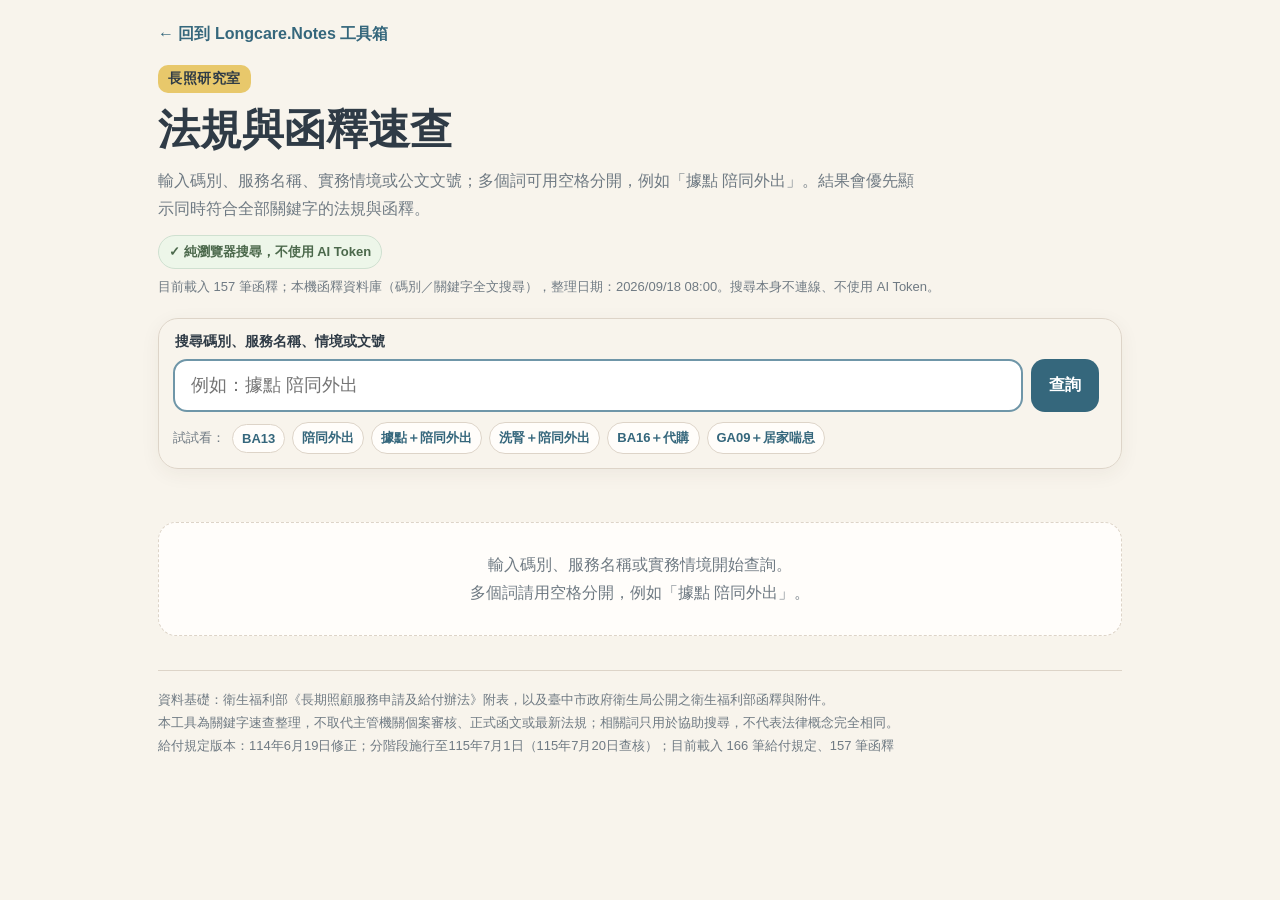
==== commit 50bb9963: "Add files via upload" ====
--- a/law/index.html
+++ b/law/index.html
@@ -868,7 +868,12 @@
           });
 
         codeMatches.sort((a, b) => sortMatches(a, b, tokens.length));
-        interpretationMatches.sort((a, b) => sortMatches(a, b, tokens.length));
+        // 函釋依日期新到舊排列；同日再以搜尋相關度排序。
+        interpretationMatches.sort((a, b) => {
+          const dateA = asText(a.item?.date || '000-00-00');
+          const dateB = asText(b.item?.date || '000-00-00');
+          return dateB.localeCompare(dateA, 'zh-Hant') || sortMatches(a, b, tokens.length);
+        });
 
         const shownCodes = codeMatches.slice(0, 30);
         const shownInterpretations = interpretationMatches.slice(0, 30);
